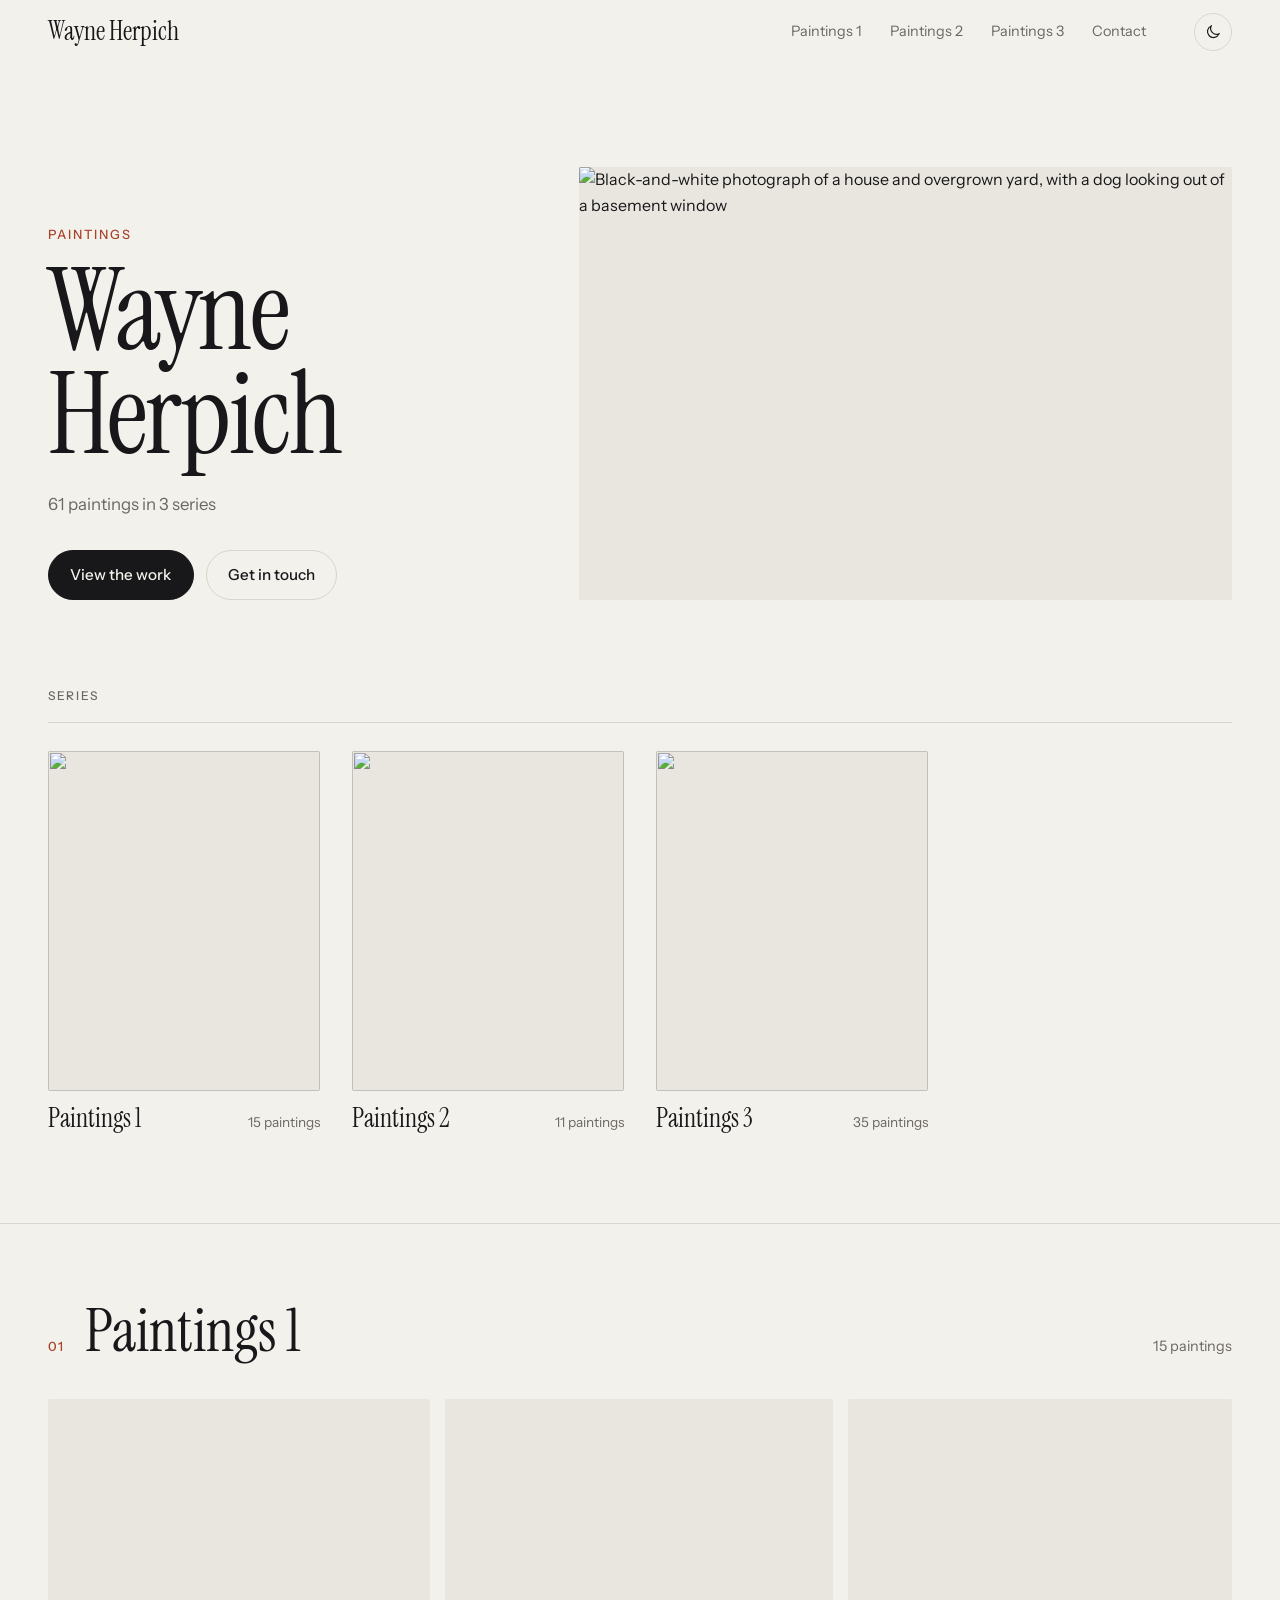
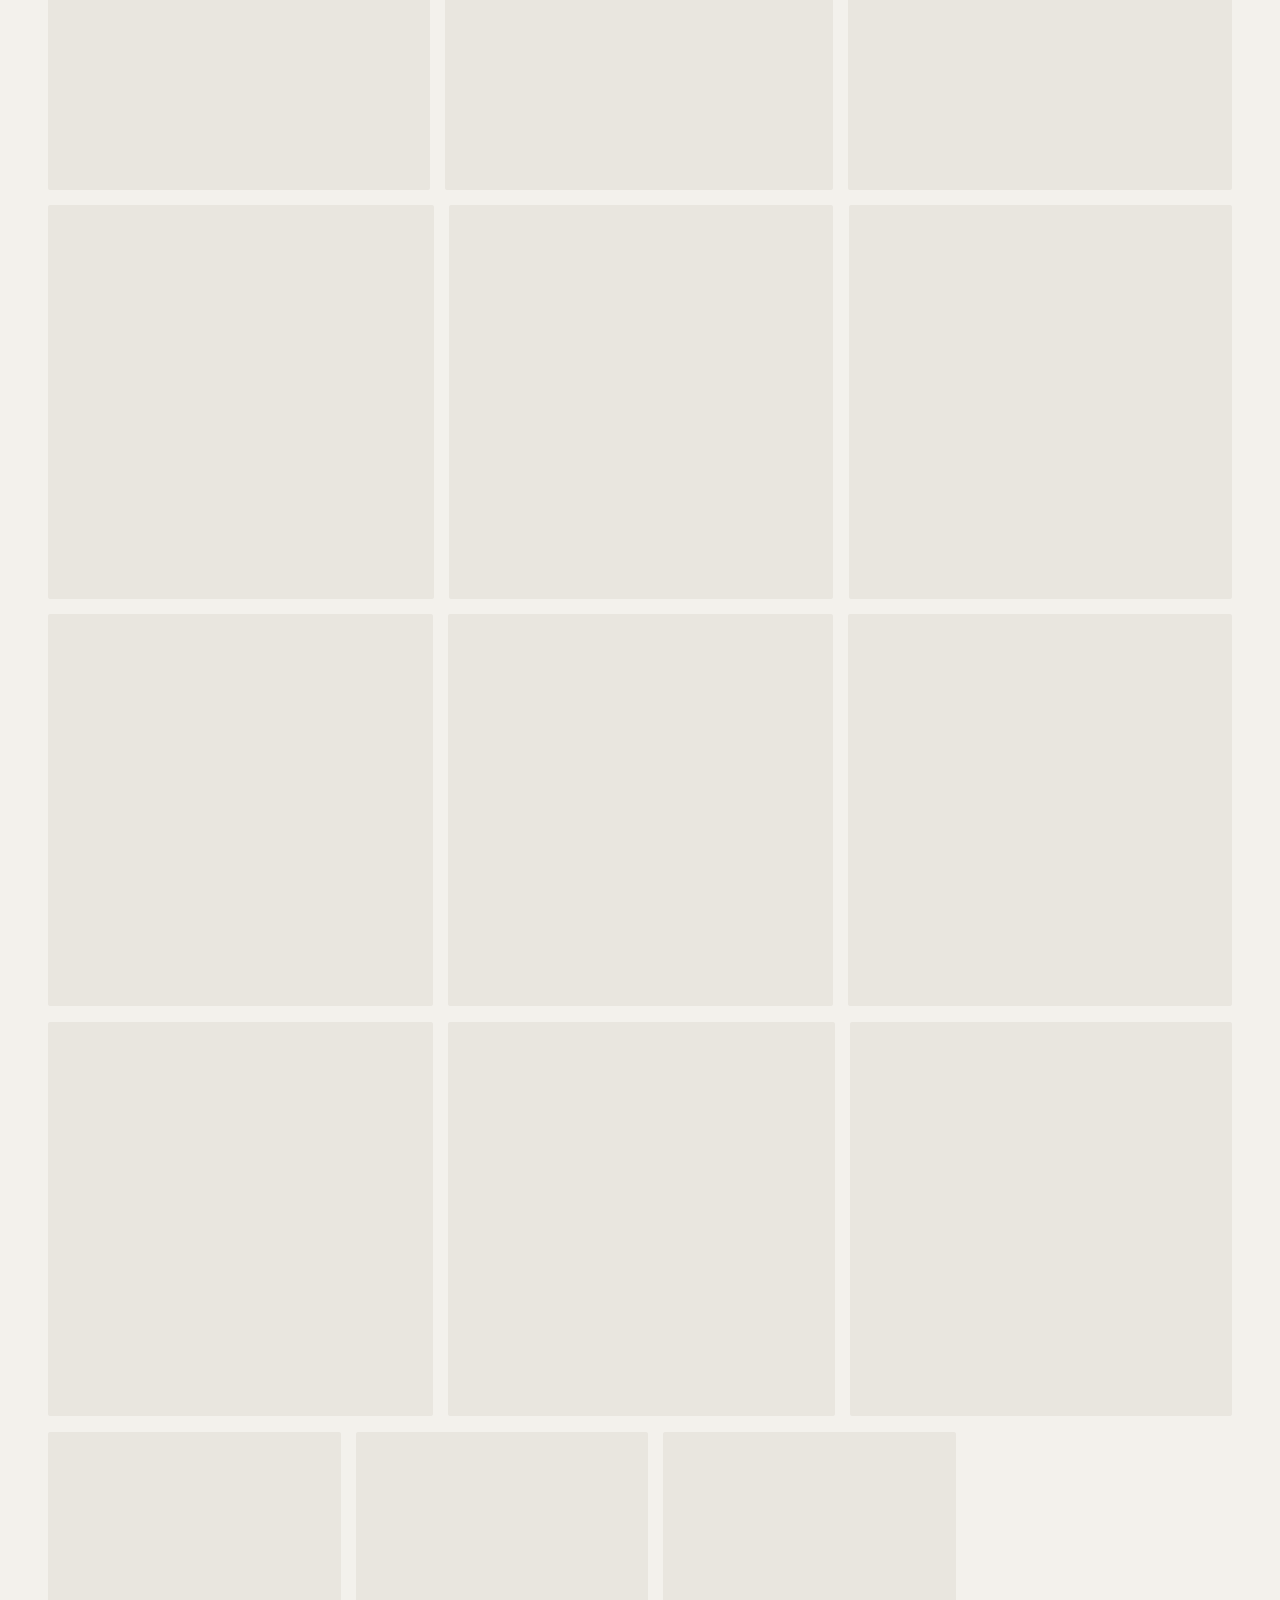
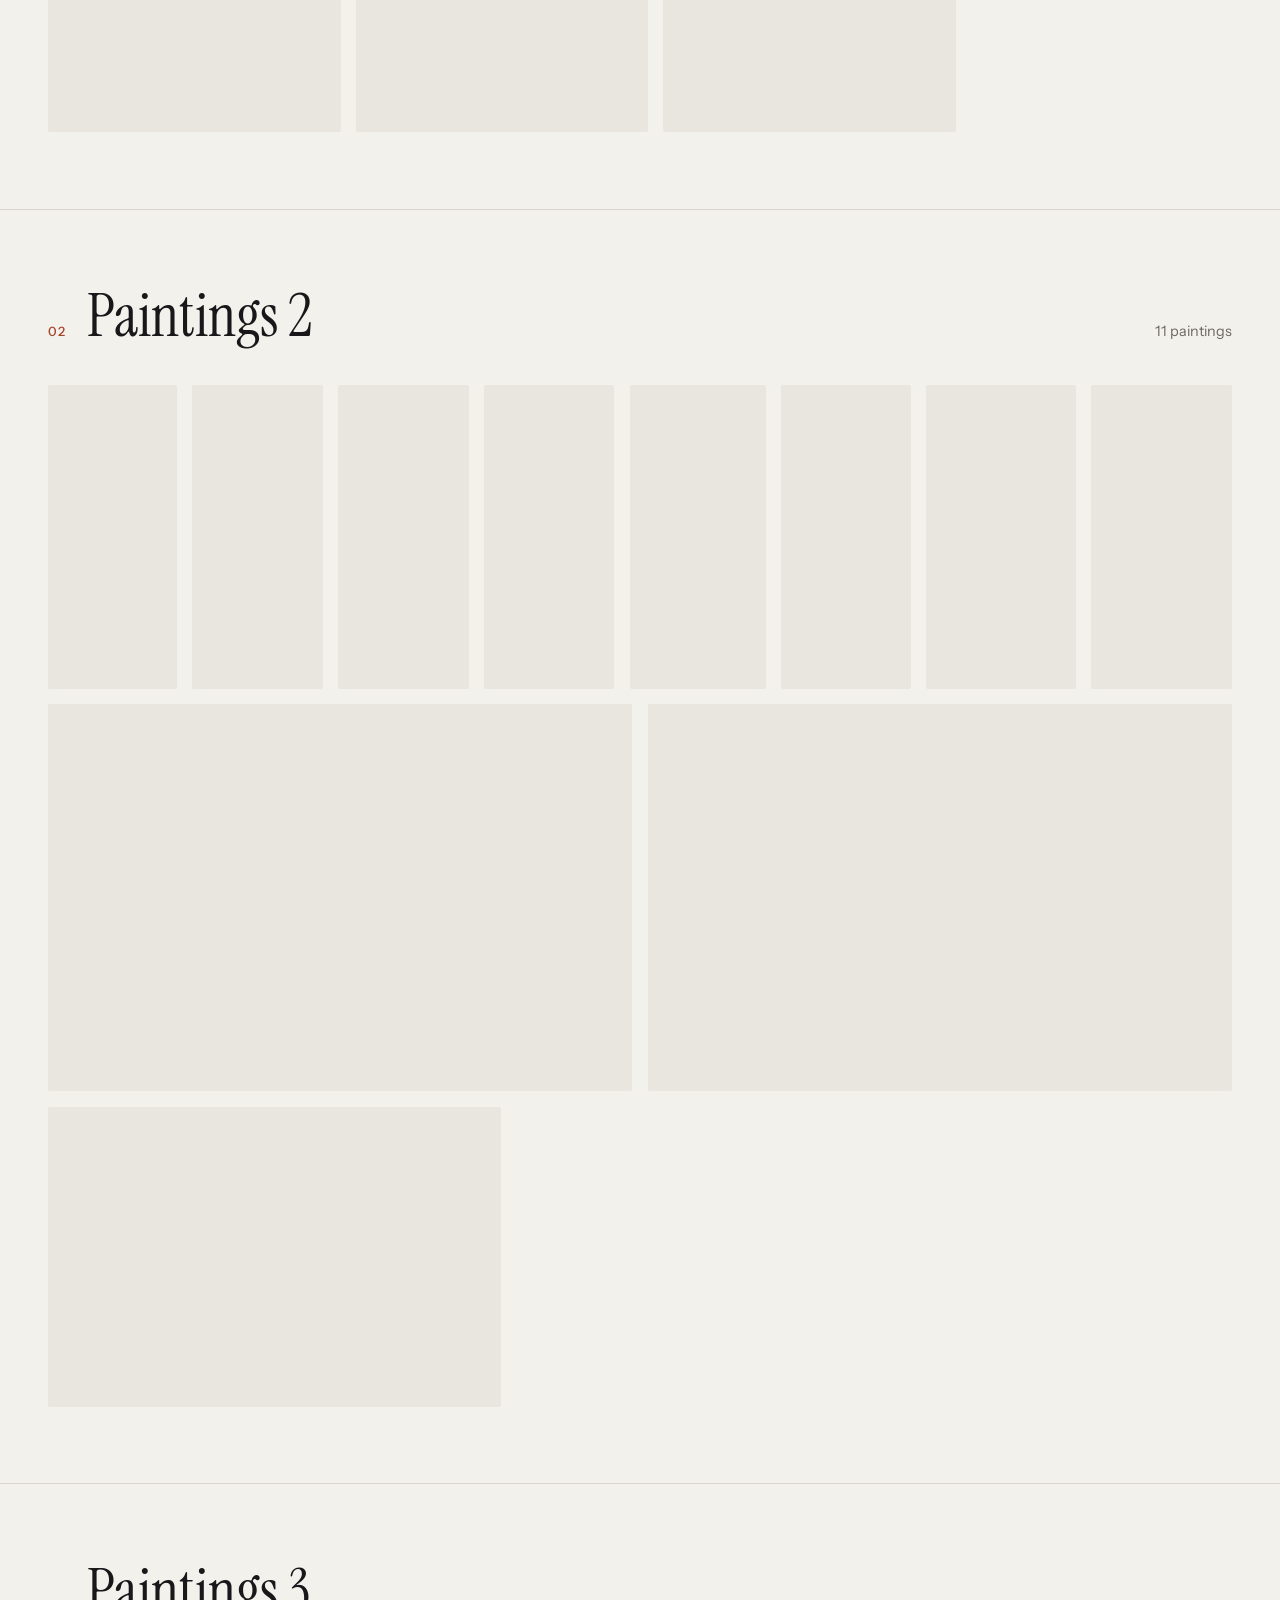
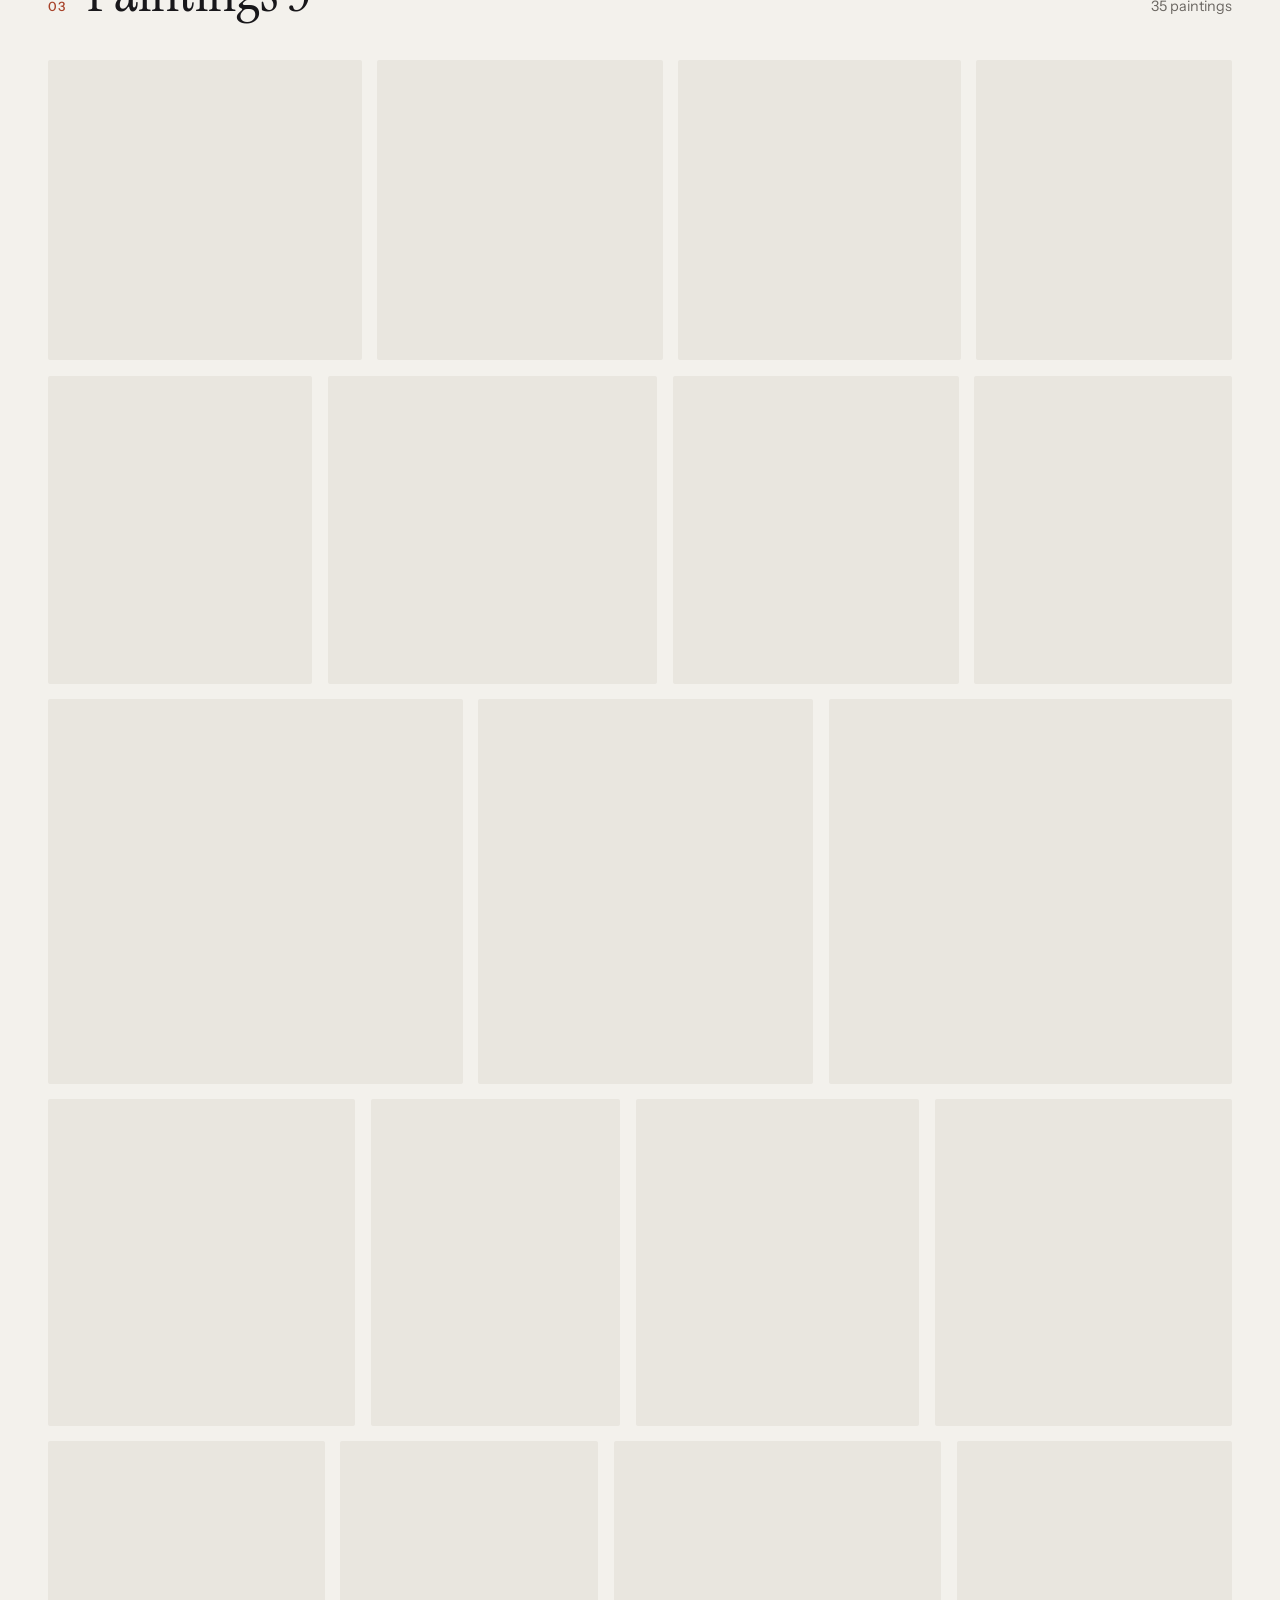
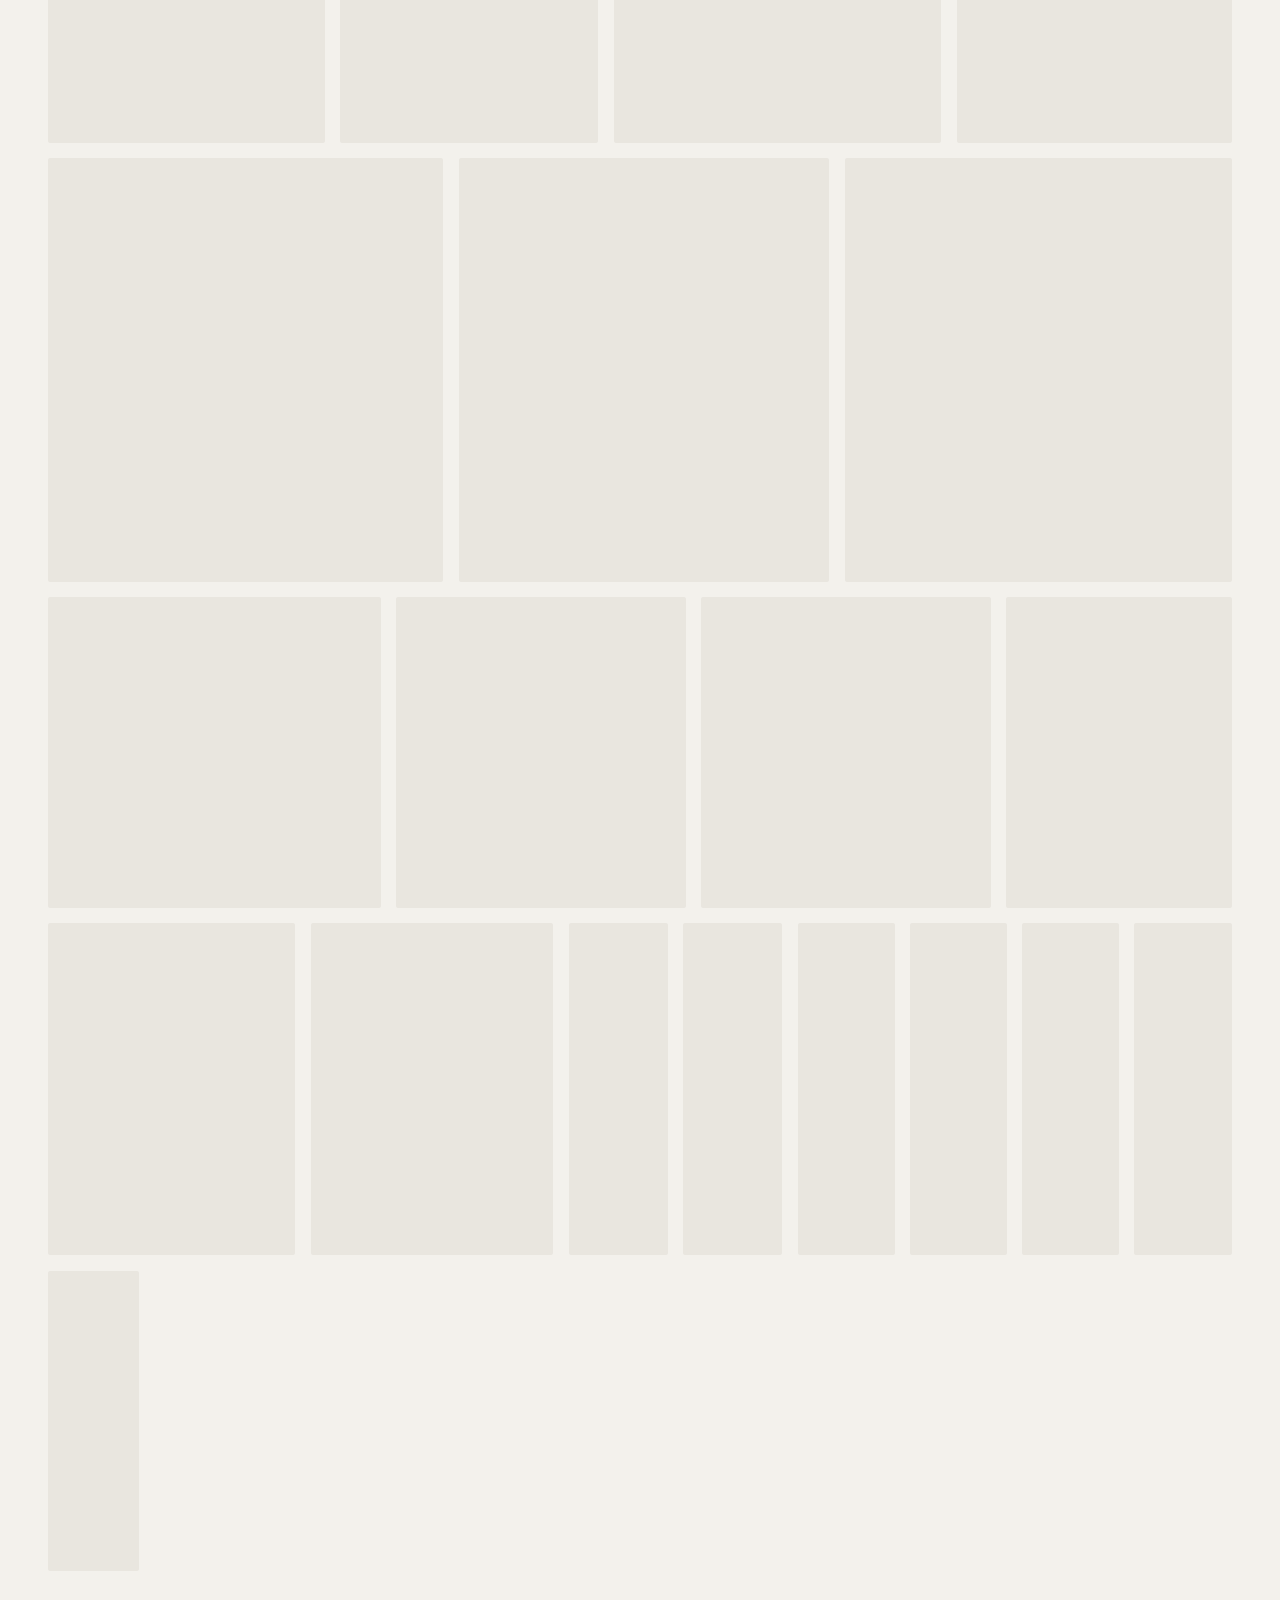
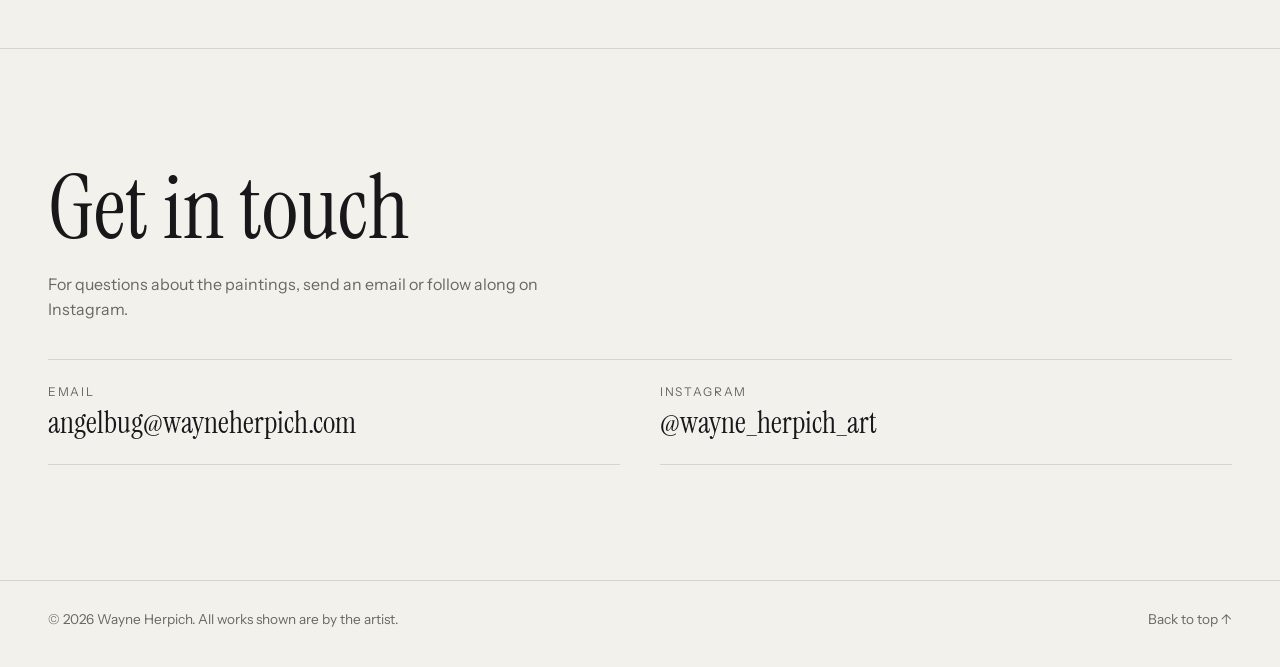
==== experiment01/index.html @ b1aa5955 "Add redesigned Wayne Herpich painting site to experiment01 Static site built from wayneherpich.com. " ====
<!DOCTYPE html>
<html lang="en">
<head>
  <meta charset="utf-8">
  <meta name="viewport" content="width=device-width, initial-scale=1">
  <title>Wayne Herpich — Paintings</title>
  <meta name="description" content="Paintings by Wayne Herpich.">
  <meta name="theme-color" content="#f3f1ec" media="(prefers-color-scheme: light)">
  <meta name="theme-color" content="#121211" media="(prefers-color-scheme: dark)">
  <meta property="og:type" content="website">
  <meta property="og:title" content="Wayne Herpich — Paintings">
  <meta property="og:description" content="Paintings by Wayne Herpich.">
  <meta property="og:image" content="https://wayneherpich.com/images/DSC_5943_0002.jpg">
  <link rel="icon" href="data:image/svg+xml,%3Csvg xmlns='http://www.w3.org/2000/svg' viewBox='0 0 64 64'%3E%3Crect width='64' height='64' rx='12' fill='%2318171a'/%3E%3Ctext x='32' y='45' font-family='Georgia,serif' font-size='36' font-style='italic' text-anchor='middle' fill='%23f3f1ec'%3EW%3C/text%3E%3C/svg%3E">
  <link rel="preconnect" href="https://fonts.googleapis.com">
  <link rel="preconnect" href="https://fonts.gstatic.com" crossorigin>
  <link href="https://fonts.googleapis.com/css2?family=Instrument+Sans:wght@400;500;600&family=Instrument+Serif:ital@0;1&display=swap" rel="stylesheet">
  <link rel="preconnect" href="https://wayneherpich.com">
  <link rel="stylesheet" href="styles.css">
  <script>
    // Apply a saved light/dark choice before first paint.
    try { var t = localStorage.getItem("wh-theme"); if (t) document.documentElement.dataset.theme = t; } catch (e) {}
  </script>
  <script src="content.js" defer></script>
  <script src="app.js" defer></script>
</head>
<body>
  <a class="skip" href="#main">Skip to content</a>

  <header class="site-header">
    <div class="wrap header-inner">
      <a class="wordmark" href="#top" data-artist-name>Wayne Herpich</a>
      <nav class="site-nav" aria-label="Main">
        <!-- Section links are added by app.js -->
        <a href="#contact" data-nav="contact">Contact</a>
      </nav>
      <button class="theme-toggle" type="button" aria-label="Switch between light and dark mode">
        <svg class="icon-sun" viewBox="0 0 24 24" aria-hidden="true"><circle cx="12" cy="12" r="4"/><path d="M12 2v2M12 20v2M4.9 4.9l1.4 1.4M17.7 17.7l1.4 1.4M2 12h2M20 12h2M4.9 19.1l1.4-1.4M17.7 6.3l1.4-1.4"/></svg>
        <svg class="icon-moon" viewBox="0 0 24 24" aria-hidden="true"><path d="M20 14.5A8 8 0 0 1 9.5 4a8 8 0 1 0 10.5 10.5z"/></svg>
      </button>
    </div>
  </header>

  <main id="main">
    <section class="hero" id="top">
      <div class="wrap hero-grid">
        <div class="hero-copy">
          <p class="eyebrow">Paintings</p>
          <h1 class="hero-name" data-artist-name>Wayne Herpich</h1>
          <p class="hero-meta" data-hero-meta></p>
          <div class="hero-actions">
            <a class="button" href="#work">View the work</a>
            <a class="button button-quiet" href="#contact">Get in touch</a>
          </div>
        </div>
        <figure class="hero-figure">
          <img data-hero-img alt="" fetchpriority="high">
        </figure>
      </div>
    </section>

    <section class="overview" id="work" aria-labelledby="overview-title">
      <div class="wrap">
        <h2 class="section-label" id="overview-title">Series</h2>
        <ol class="overview-list" data-overview></ol>
      </div>
    </section>

    <div data-sections></div>

    <noscript>
      <div class="wrap noscript">
        This site needs JavaScript to show the paintings. You can also see them at
        <a href="https://wayneherpich.com/">wayneherpich.com</a>.
      </div>
    </noscript>

    <section class="contact" id="contact" aria-labelledby="contact-title">
      <div class="wrap contact-inner">
        <h2 class="contact-title" id="contact-title">Get in touch</h2>
        <p class="contact-text">For questions about the paintings, send an email or follow along on Instagram.</p>
        <div class="contact-links">
          <a class="contact-link" data-email href="#">
            <span class="contact-kind">Email</span>
            <span class="contact-value" data-email-text></span>
          </a>
          <a class="contact-link" data-instagram href="#" target="_blank" rel="noopener">
            <span class="contact-kind">Instagram</span>
            <span class="contact-value" data-instagram-text></span>
          </a>
        </div>
      </div>
    </section>
  </main>

  <footer class="site-footer">
    <div class="wrap footer-inner">
      <p>© <span data-year></span> <span data-artist-name>Wayne Herpich</span>. All works shown are by the artist.</p>
      <a href="#top">Back to top ↑</a>
    </div>
  </footer>

  <dialog class="viewer" aria-label="Painting viewer">
    <div class="viewer-bar">
      <p class="viewer-count" aria-live="polite"></p>
      <button class="viewer-btn viewer-close" type="button" aria-label="Close">
        <svg viewBox="0 0 24 24" aria-hidden="true"><path d="M6 6l12 12M18 6L6 18"/></svg>
      </button>
    </div>
    <div class="viewer-stage">
      <button class="viewer-btn viewer-prev" type="button" aria-label="Previous painting">
        <svg viewBox="0 0 24 24" aria-hidden="true"><path d="M15 5l-7 7 7 7"/></svg>
      </button>
      <img class="viewer-img" alt="">
      <button class="viewer-btn viewer-next" type="button" aria-label="Next painting">
        <svg viewBox="0 0 24 24" aria-hidden="true"><path d="M9 5l7 7-7 7"/></svg>
      </button>
    </div>
    <p class="viewer-caption"></p>
  </dialog>
</body>
</html>
---- experiment01/styles.css ----
/* ==========================================================================
   Wayne Herpich — styles
   Design tokens first, then layout, then each part of the page.
   ========================================================================== */

:root {
  --bg: #f3f1ec;          /* gallery wall */
  --surface: #e9e6df;     /* image placeholders, quiet panels */
  --ink: #18171a;
  --muted: #6b6762;
  --line: #d9d5cc;
  --accent: #a8432a;
  --header-bg: rgba(243, 241, 236, 0.86);
  --viewer-bg: rgba(18, 18, 17, 0.97);

  --serif: "Instrument Serif", "Iowan Old Style", Georgia, serif;
  --sans: "Instrument Sans", system-ui, -apple-system, "Segoe UI", sans-serif;

  --wrap: 1360px;
  --gutter: clamp(16px, 4vw, 48px);
  --gap: clamp(8px, 1.2vw, 16px);
  --row-h: 300px;          /* target height of a row in the painting grids */
  --header-h: 64px;

  color-scheme: light;
}

@media (prefers-color-scheme: dark) {
  :root:not([data-theme="light"]) {
    --bg: #121211;
    --surface: #1d1c1b;
    --ink: #eeebe5;
    --muted: #9b968f;
    --line: #2c2a28;
    --accent: #e08a6c;
    --header-bg: rgba(18, 18, 17, 0.86);
    color-scheme: dark;
  }
}

:root[data-theme="dark"] {
  --bg: #121211;
  --surface: #1d1c1b;
  --ink: #eeebe5;
  --muted: #9b968f;
  --line: #2c2a28;
  --accent: #e08a6c;
  --header-bg: rgba(18, 18, 17, 0.86);
  color-scheme: dark;
}

@media (max-width: 900px) { :root { --row-h: 220px; } }
@media (max-width: 560px) { :root { --row-h: 150px; --header-h: 56px; } }

/* ---------- Base ---------- */

*, *::before, *::after { box-sizing: border-box; }

html {
  scroll-behavior: smooth;
  scroll-padding-top: calc(var(--header-h) + 12px);
  -webkit-text-size-adjust: 100%;
}
@media (prefers-reduced-motion: reduce) { html { scroll-behavior: auto; } }

body {
  margin: 0;
  background: var(--bg);
  color: var(--ink);
  font: 400 1rem/1.6 var(--sans);
  -webkit-font-smoothing: antialiased;
  overflow-x: hidden;
}

img { display: block; max-width: 100%; }
a { color: inherit; }
button { font: inherit; color: inherit; }
h1, h2, h3 { margin: 0; font-weight: 400; }

:focus-visible { outline: 2px solid var(--accent); outline-offset: 3px; }

.wrap {
  width: 100%;
  max-width: var(--wrap);
  margin: 0 auto;
  padding: 0 var(--gutter);
}

.skip {
  position: absolute;
  left: 12px;
  top: -60px;
  z-index: 100;
  padding: 8px 14px;
  background: var(--ink);
  color: var(--bg);
  border-radius: 6px;
}
.skip:focus { top: 12px; }

.section-label {
  font: 500 0.75rem/1 var(--sans);
  letter-spacing: 0.14em;
  text-transform: uppercase;
  color: var(--muted);
}

.button {
  display: inline-flex;
  align-items: center;
  gap: 0.5em;
  padding: 0.8em 1.4em;
  border-radius: 999px;
  background: var(--ink);
  color: var(--bg);
  font-weight: 500;
  font-size: 0.95rem;
  text-decoration: none;
  border: 1px solid var(--ink);
  transition: background 0.2s, color 0.2s;
}
.button:hover { background: transparent; color: var(--ink); }
.button-quiet { background: transparent; color: var(--ink); border-color: var(--line); }
.button-quiet:hover { border-color: var(--ink); }

/* ---------- Header ---------- */

.site-header {
  position: sticky;
  top: 0;
  z-index: 20;
  background: var(--header-bg);
  backdrop-filter: saturate(1.4) blur(14px);
  -webkit-backdrop-filter: saturate(1.4) blur(14px);
  border-bottom: 1px solid transparent;
  transition: border-color 0.2s;
}
.site-header.is-scrolled { border-bottom-color: var(--line); }

.header-inner {
  height: var(--header-h);
  display: flex;
  align-items: center;
  gap: 24px;
}

.wordmark {
  font: 400 1.6rem/1 var(--serif);
  text-decoration: none;
  white-space: nowrap;
  flex-shrink: 0;
}

.site-nav {
  display: flex;
  gap: 4px;
  margin-left: auto;
  overflow-x: auto;
  scrollbar-width: none;
  -webkit-mask-image: linear-gradient(to right, transparent 0, #000 12px, #000 calc(100% - 12px), transparent 100%);
          mask-image: linear-gradient(to right, transparent 0, #000 12px, #000 calc(100% - 12px), transparent 100%);
  padding: 0 12px;
}
.site-nav::-webkit-scrollbar { display: none; }

.site-nav a {
  padding: 6px 12px;
  border-radius: 999px;
  font-size: 0.9rem;
  color: var(--muted);
  text-decoration: none;
  white-space: nowrap;
  transition: color 0.2s, background 0.2s;
}
.site-nav a:hover { color: var(--ink); }
.site-nav a[aria-current="true"] { color: var(--ink); background: var(--surface); }

.theme-toggle {
  flex-shrink: 0;
  width: 38px;
  height: 38px;
  display: grid;
  place-items: center;
  border: 1px solid var(--line);
  border-radius: 50%;
  background: transparent;
  cursor: pointer;
}
.theme-toggle svg {
  width: 18px;
  height: 18px;
  fill: none;
  stroke: currentColor;
  stroke-width: 1.6;
  stroke-linecap: round;
}
.theme-toggle .icon-sun { display: none; }
:root[data-theme="dark"] .theme-toggle .icon-sun { display: block; }
:root[data-theme="dark"] .theme-toggle .icon-moon { display: none; }
@media (prefers-color-scheme: dark) {
  :root:not([data-theme="light"]) .theme-toggle .icon-sun { display: block; }
  :root:not([data-theme="light"]) .theme-toggle .icon-moon { display: none; }
}

@media (max-width: 560px) {
  .header-inner { gap: 8px; }
  .wordmark { font-size: 1.35rem; }
  .site-nav { padding: 0 8px; }
  .site-nav a { padding: 6px 8px; font-size: 0.85rem; }
  .theme-toggle { width: 34px; height: 34px; }
}

/* ---------- Hero ---------- */

.hero { padding: clamp(40px, 8vw, 112px) 0 clamp(48px, 7vw, 96px); }

.hero-grid {
  display: grid;
  grid-template-columns: minmax(0, 5fr) minmax(0, 7fr);
  gap: clamp(32px, 5vw, 80px);
  align-items: end;
}

.eyebrow {
  margin: 0 0 18px;
  font: 500 0.8rem/1 var(--sans);
  letter-spacing: 0.16em;
  text-transform: uppercase;
  color: var(--accent);
}

.hero-name {
  font-family: var(--serif);
  font-size: clamp(3.4rem, 9vw, 8.5rem);
  line-height: 0.9;
  letter-spacing: -0.02em;
}

.hero-meta {
  margin: 24px 0 32px;
  color: var(--muted);
  font-size: 1.05rem;
}

.hero-actions { display: flex; flex-wrap: wrap; gap: 12px; }

.hero-figure { margin: 0; }
.hero-figure img {
  width: 100%;
  height: auto;
  background: var(--surface);
  border-radius: 2px;
}

@media (max-width: 820px) {
  .hero-grid { grid-template-columns: 1fr; }
  .hero-figure { order: -1; }
}

/* ---------- Series overview ---------- */

.overview { padding-bottom: clamp(48px, 7vw, 96px); }
.overview .section-label { padding-bottom: 20px; border-bottom: 1px solid var(--line); }

.overview-list {
  list-style: none;
  margin: 0;
  padding: 28px 0 0;
  display: grid;
  grid-template-columns: repeat(auto-fill, minmax(260px, 1fr));
  gap: clamp(16px, 2.5vw, 32px);
}

.overview-card {
  display: block;
  text-decoration: none;
}
.overview-cover {
  aspect-ratio: 4 / 5;
  overflow: hidden;
  background: var(--surface);
  border-radius: 2px;
}
.overview-cover img {
  width: 100%;
  height: 100%;
  object-fit: cover;
  transition: transform 0.6s cubic-bezier(.2,.7,.2,1);
}
.overview-card:hover .overview-cover img { transform: scale(1.04); }

.overview-text {
  display: flex;
  align-items: baseline;
  justify-content: space-between;
  gap: 12px;
  padding-top: 14px;
}
.overview-title { font: 400 1.6rem/1.1 var(--serif); }
.overview-count { color: var(--muted); font-size: 0.85rem; white-space: nowrap; }

@media (max-width: 560px) {
  .overview-list { grid-template-columns: repeat(2, minmax(0, 1fr)); }
  .overview-title { font-size: 1.25rem; }
  .overview-text { flex-direction: column; gap: 2px; }
}

/* ---------- Painting sections ---------- */

.series { padding: clamp(48px, 6vw, 88px) 0; border-top: 1px solid var(--line); }

.series-head {
  display: grid;
  grid-template-columns: auto 1fr auto;
  align-items: baseline;
  gap: 8px 20px;
  margin-bottom: clamp(24px, 3vw, 40px);
}
.series-num {
  font: 500 0.8rem/1 var(--sans);
  letter-spacing: 0.1em;
  color: var(--accent);
}
.series-title {
  font-family: var(--serif);
  font-size: clamp(2.2rem, 5vw, 3.75rem);
  line-height: 1;
}
.series-count { color: var(--muted); font-size: 0.9rem; }
.series-desc {
  grid-column: 2 / -1;
  max-width: 62ch;
  margin: 8px 0 0;
  color: var(--muted);
}

@media (max-width: 560px) {
  .series-head { grid-template-columns: 1fr auto; }
  .series-num { grid-column: 1 / -1; }
  .series-desc { grid-column: 1 / -1; }
}

/*
 * Justified grid: every tile in a row ends up the same height, widths follow
 * each painting's proportions, and the order of the paintings is kept.
 * app.js sets --ratio (width / height) on each tile.
 */
.grid {
  display: flex;
  flex-wrap: wrap;
  gap: var(--gap);
}
.grid::after {
  content: "";
  flex-grow: 1e6;  /* stops the last row from stretching */
}

.tile {
  --ratio: 1;
  position: relative;
  flex-grow: calc(var(--ratio) * 100);
  flex-basis: calc(var(--ratio) * var(--row-h));
  min-width: 0;
  padding: 0;
  border: 0;
  background: var(--surface);
  cursor: zoom-in;
  overflow: hidden;
  border-radius: 2px;
}
.tile::before {
  content: "";
  display: block;
  padding-bottom: calc(100% / var(--ratio));
}
.tile img {
  position: absolute;
  inset: 0;
  width: 100%;
  height: 100%;
  object-fit: cover;
  opacity: 0;
  transition: opacity 0.5s ease, transform 0.6s cubic-bezier(.2,.7,.2,1);
}
.tile img.is-loaded { opacity: 1; }
.tile:hover img { transform: scale(1.03); }
.tile:focus-visible { outline-offset: 2px; }

.noscript { padding: 48px var(--gutter); color: var(--muted); }

/* ---------- Contact ---------- */

.contact {
  padding: clamp(64px, 9vw, 128px) 0;
  border-top: 1px solid var(--line);
}
.contact-title {
  font-family: var(--serif);
  font-size: clamp(2.6rem, 7vw, 5.5rem);
  line-height: 1;
}
.contact-text { margin: 20px 0 36px; max-width: 48ch; color: var(--muted); }

.contact-links {
  display: grid;
  grid-template-columns: repeat(auto-fit, minmax(260px, 1fr));
  border-top: 1px solid var(--line);
}
.contact-link {
  display: flex;
  flex-direction: column;
  gap: 4px;
  padding: 22px 0;
  border-bottom: 1px solid var(--line);
  text-decoration: none;
}
.contact-kind {
  font-size: 0.75rem;
  letter-spacing: 0.14em;
  text-transform: uppercase;
  color: var(--muted);
}
.contact-value {
  font: 400 clamp(1.3rem, 2.6vw, 1.9rem)/1.2 var(--serif);
  overflow-wrap: anywhere;
  transition: color 0.2s;
}
.contact-link:hover .contact-value { color: var(--accent); }

@media (min-width: 600px) {
  .contact-links { column-gap: 40px; }
}

/* ---------- Footer ---------- */

.site-footer { border-top: 1px solid var(--line); }
.footer-inner {
  display: flex;
  flex-wrap: wrap;
  justify-content: space-between;
  gap: 12px;
  padding-top: 28px;
  padding-bottom: 36px;
  font-size: 0.85rem;
  color: var(--muted);
}
.footer-inner p { margin: 0; }
.footer-inner a { text-decoration: none; }
.footer-inner a:hover { color: var(--ink); }

/* ---------- Full-screen viewer ---------- */

.viewer {
  width: 100%;
  height: 100%;
  max-width: none;
  max-height: none;
  margin: 0;
  padding: 0;
  border: 0;
  background: var(--viewer-bg);
  color: #eeebe5;
  overflow: hidden;
}
.viewer[open] {
  display: grid;
  grid-template-rows: auto minmax(0, 1fr) auto;
  animation: viewer-in 0.25s ease;
}
.viewer::backdrop { background: transparent; }
@keyframes viewer-in { from { opacity: 0; } to { opacity: 1; } }
@media (prefers-reduced-motion: reduce) { .viewer[open] { animation: none; } }

.viewer-bar {
  display: flex;
  align-items: center;
  justify-content: space-between;
  padding: 12px var(--gutter);
}
.viewer-count {
  margin: 0;
  font-size: 0.85rem;
  letter-spacing: 0.04em;
  color: #a8a39c;
}

.viewer-stage {
  position: relative;
  display: flex;
  align-items: center;
  justify-content: center;
  min-height: 0;
  padding: 0 clamp(8px, 7vw, 96px);
  touch-action: pan-y;
}
.viewer-img {
  max-width: 100%;
  max-height: 100%;
  width: auto;
  height: auto;
  object-fit: contain;
  user-select: none;
  -webkit-user-drag: none;
  transition: opacity 0.2s;
}
.viewer-img.is-loading { opacity: 0.25; }

.viewer-caption {
  min-height: 1.6em;
  margin: 0;
  padding: 14px var(--gutter) max(18px, env(safe-area-inset-bottom));
  text-align: center;
  font-size: 0.9rem;
  color: #c9c4bc;
}
.viewer-caption em { font: italic 400 1.15rem/1 var(--serif); color: #eeebe5; }

.viewer-btn {
  display: grid;
  place-items: center;
  width: 44px;
  height: 44px;
  border: 0;
  border-radius: 50%;
  background: rgba(255, 255, 255, 0.08);
  color: #eeebe5;
  cursor: pointer;
  transition: background 0.2s;
}
.viewer-btn:hover { background: rgba(255, 255, 255, 0.18); }
.viewer-btn svg {
  width: 22px;
  height: 22px;
  fill: none;
  stroke: currentColor;
  stroke-width: 1.7;
  stroke-linecap: round;
  stroke-linejoin: round;
}
.viewer-prev, .viewer-next {
  position: absolute;
  top: 50%;
  transform: translateY(-50%);
}
.viewer-prev { left: clamp(8px, 2vw, 28px); }
.viewer-next { right: clamp(8px, 2vw, 28px); }

@media (max-width: 560px) {
  .viewer-prev, .viewer-next {
    top: auto;
    bottom: 8px;
    transform: none;
    background: rgba(0, 0, 0, 0.45);
  }
}
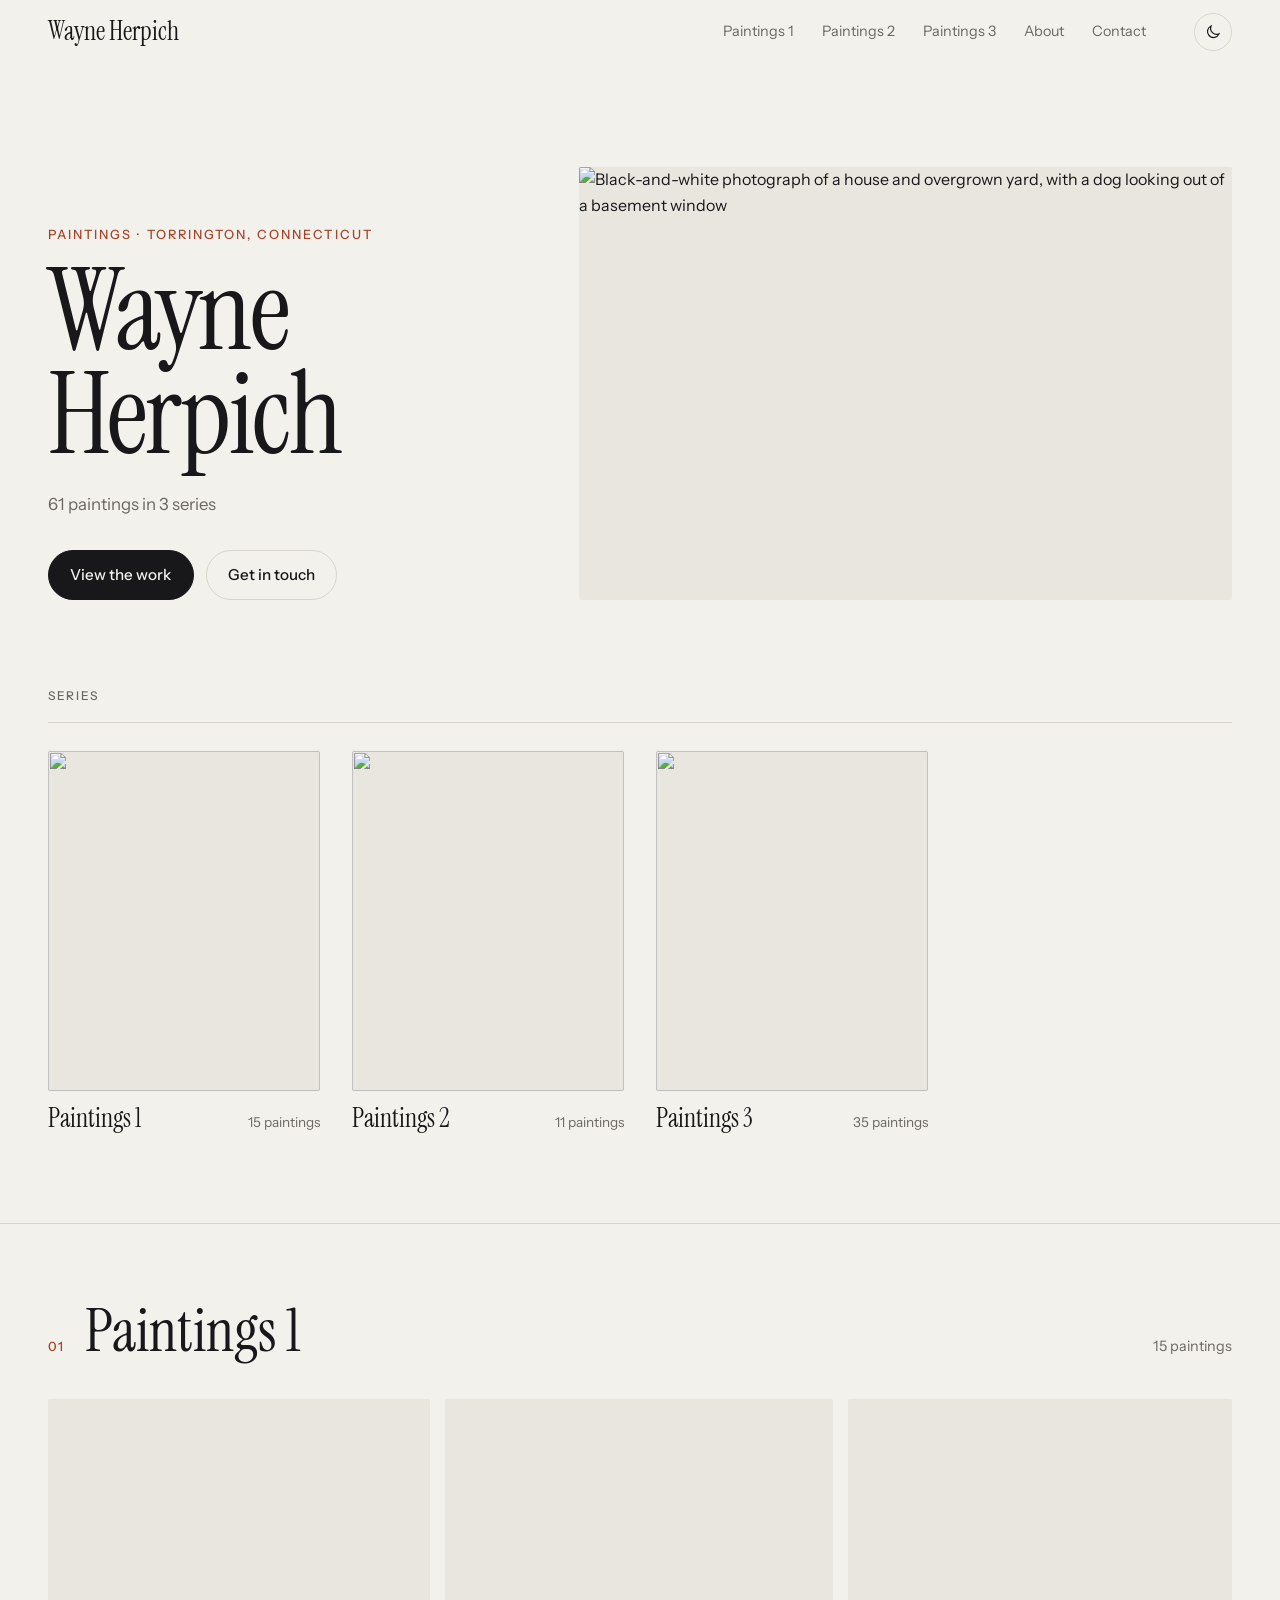
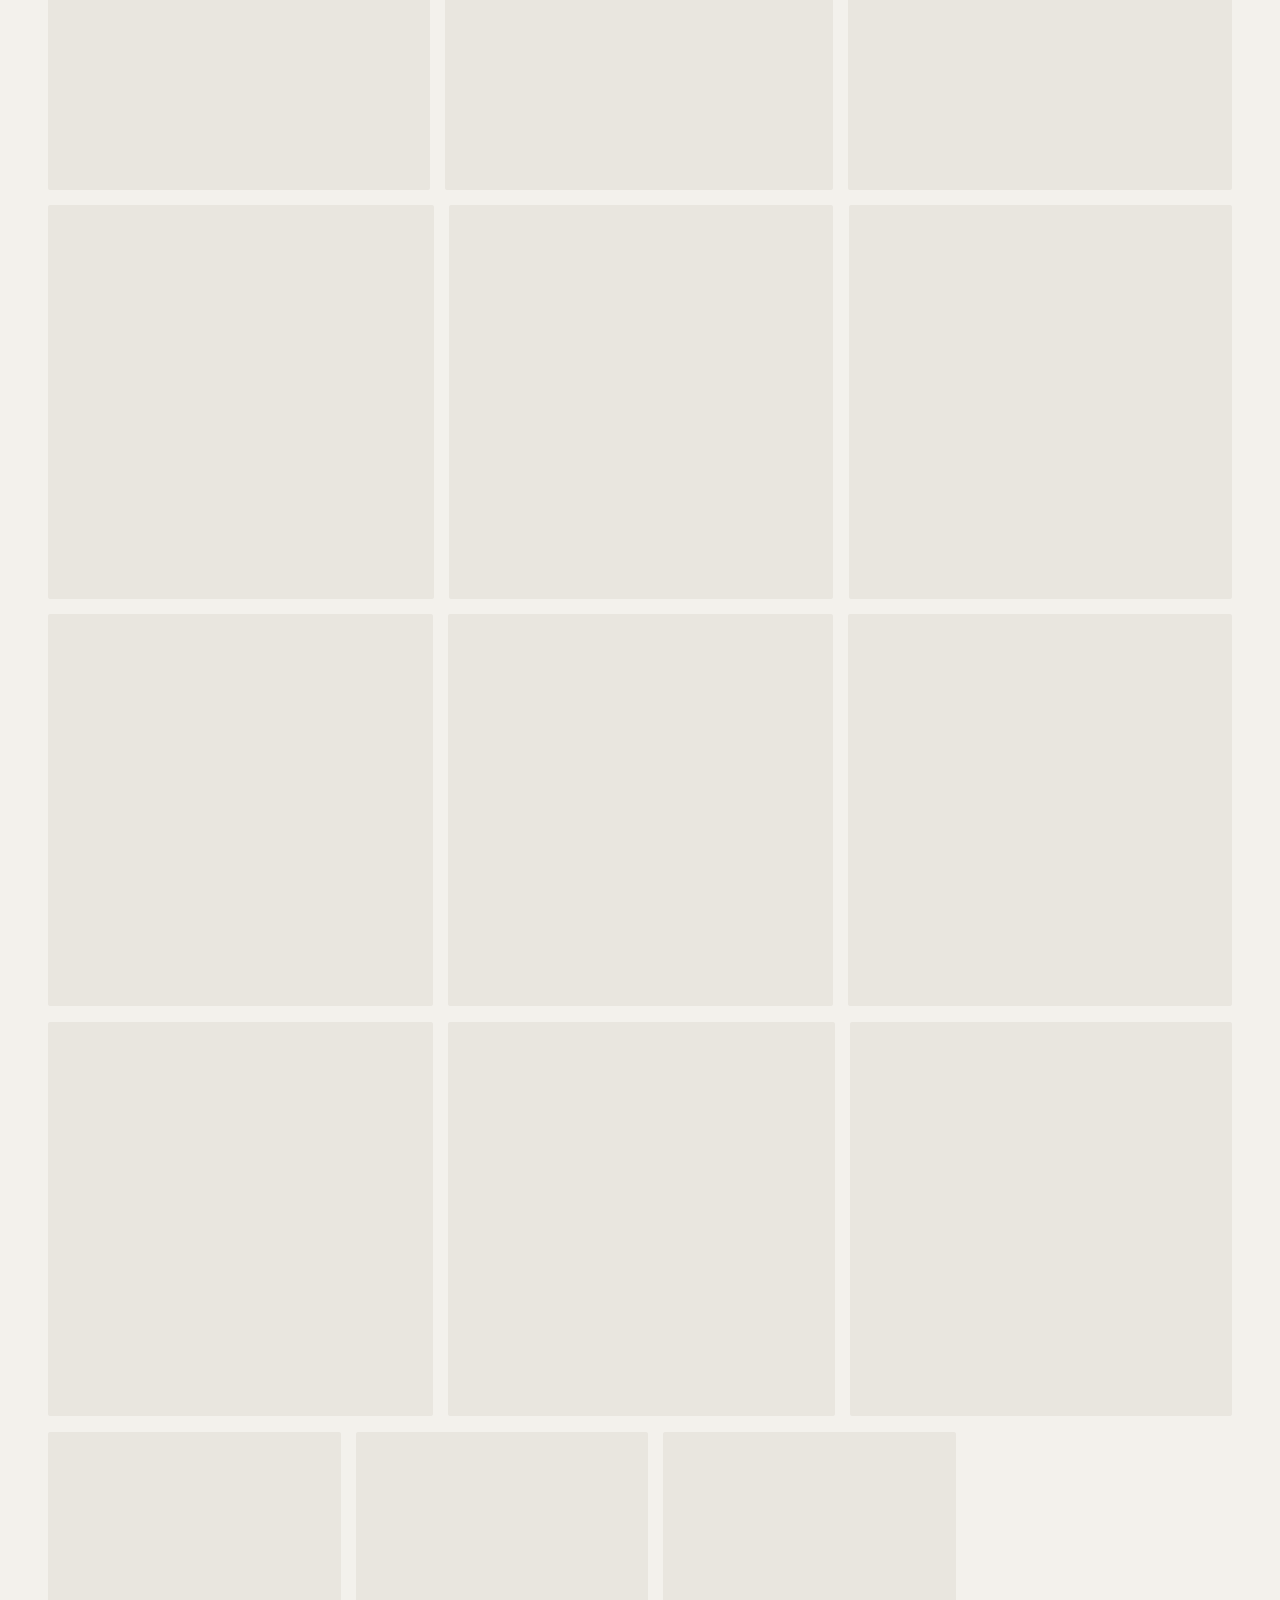
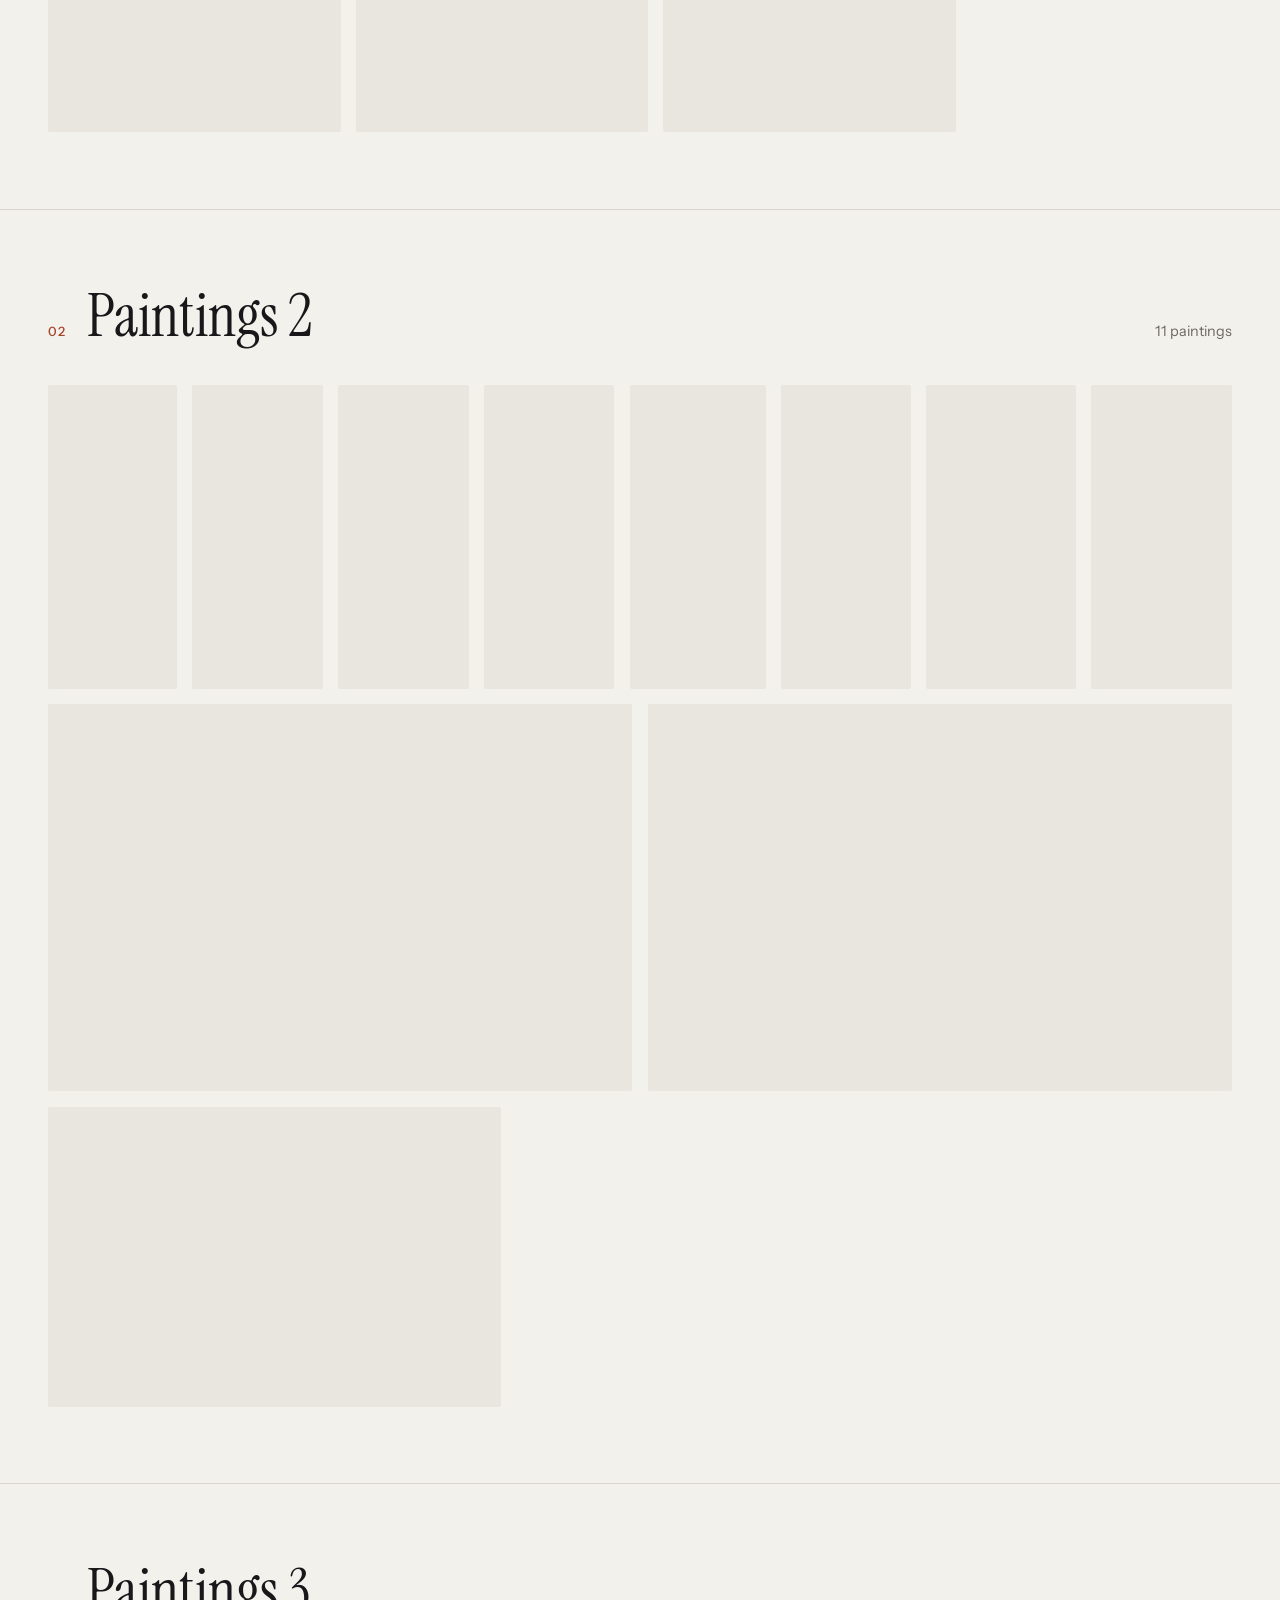
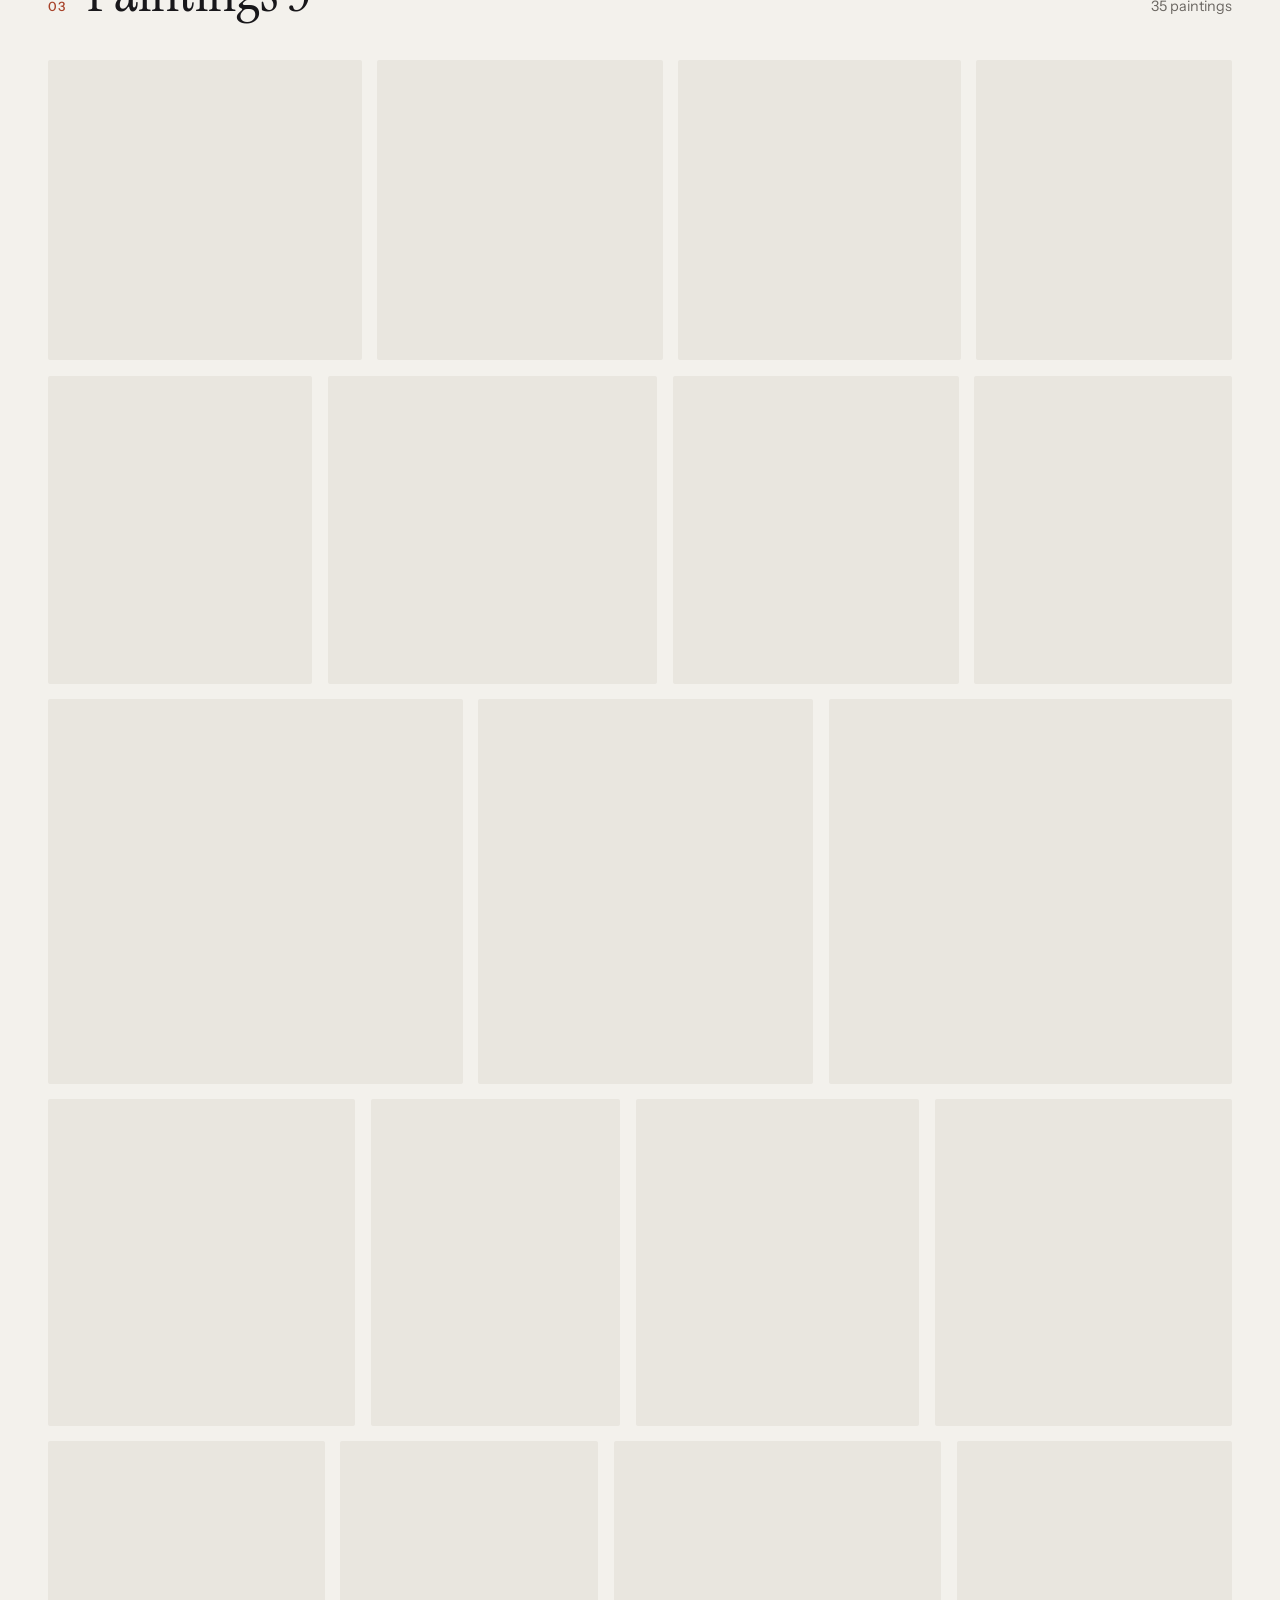
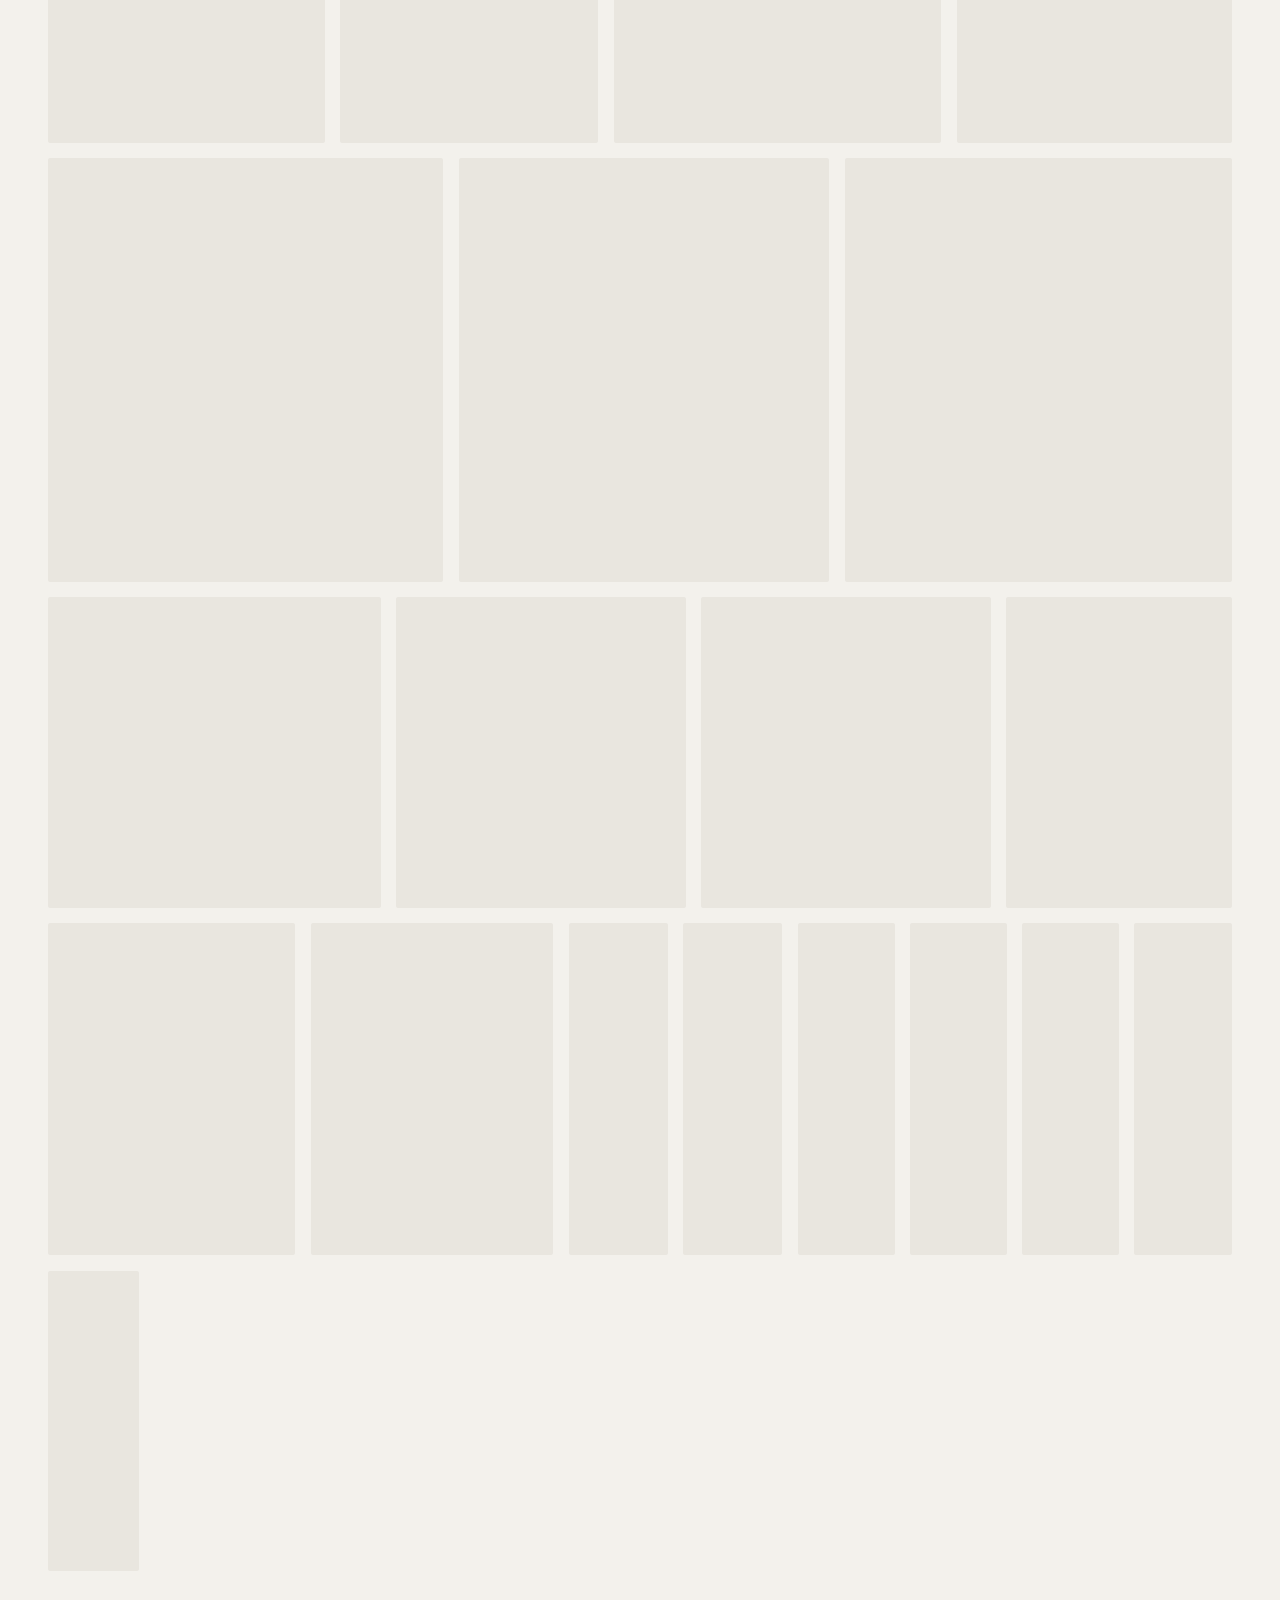
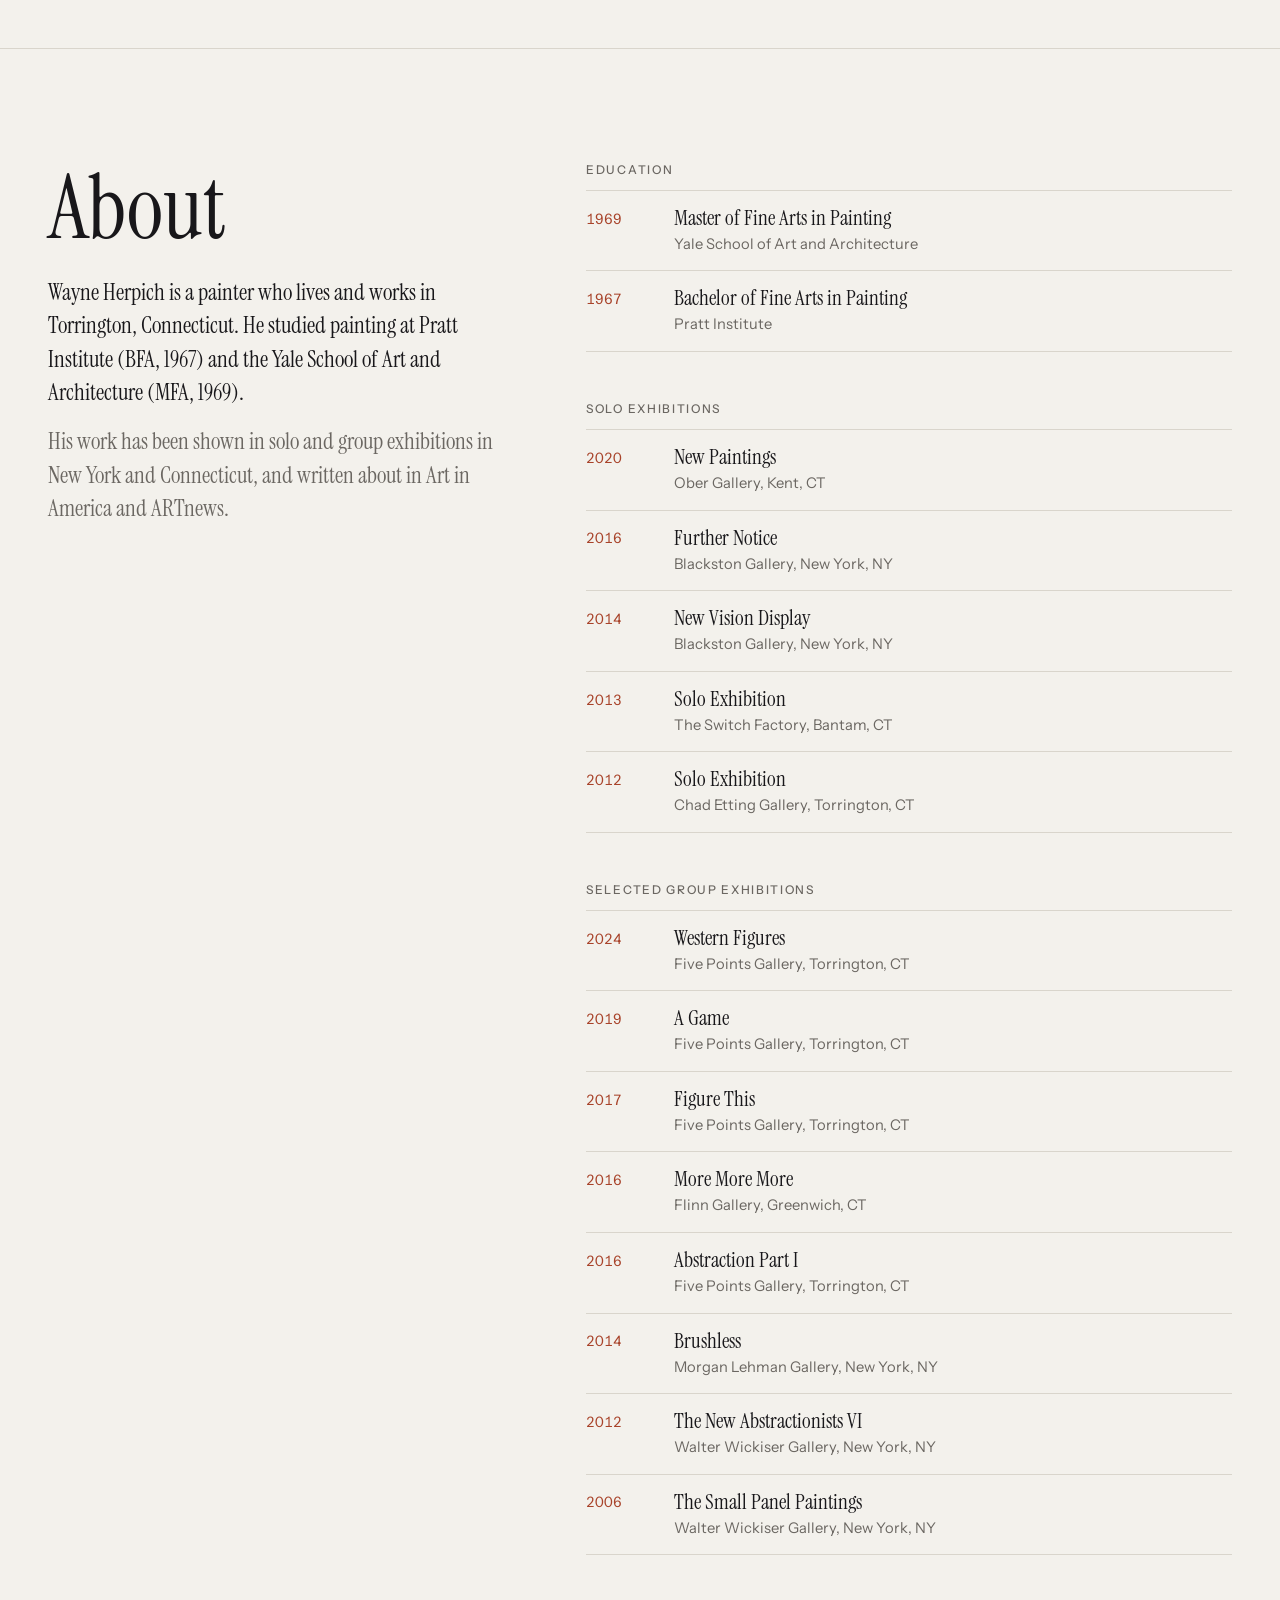
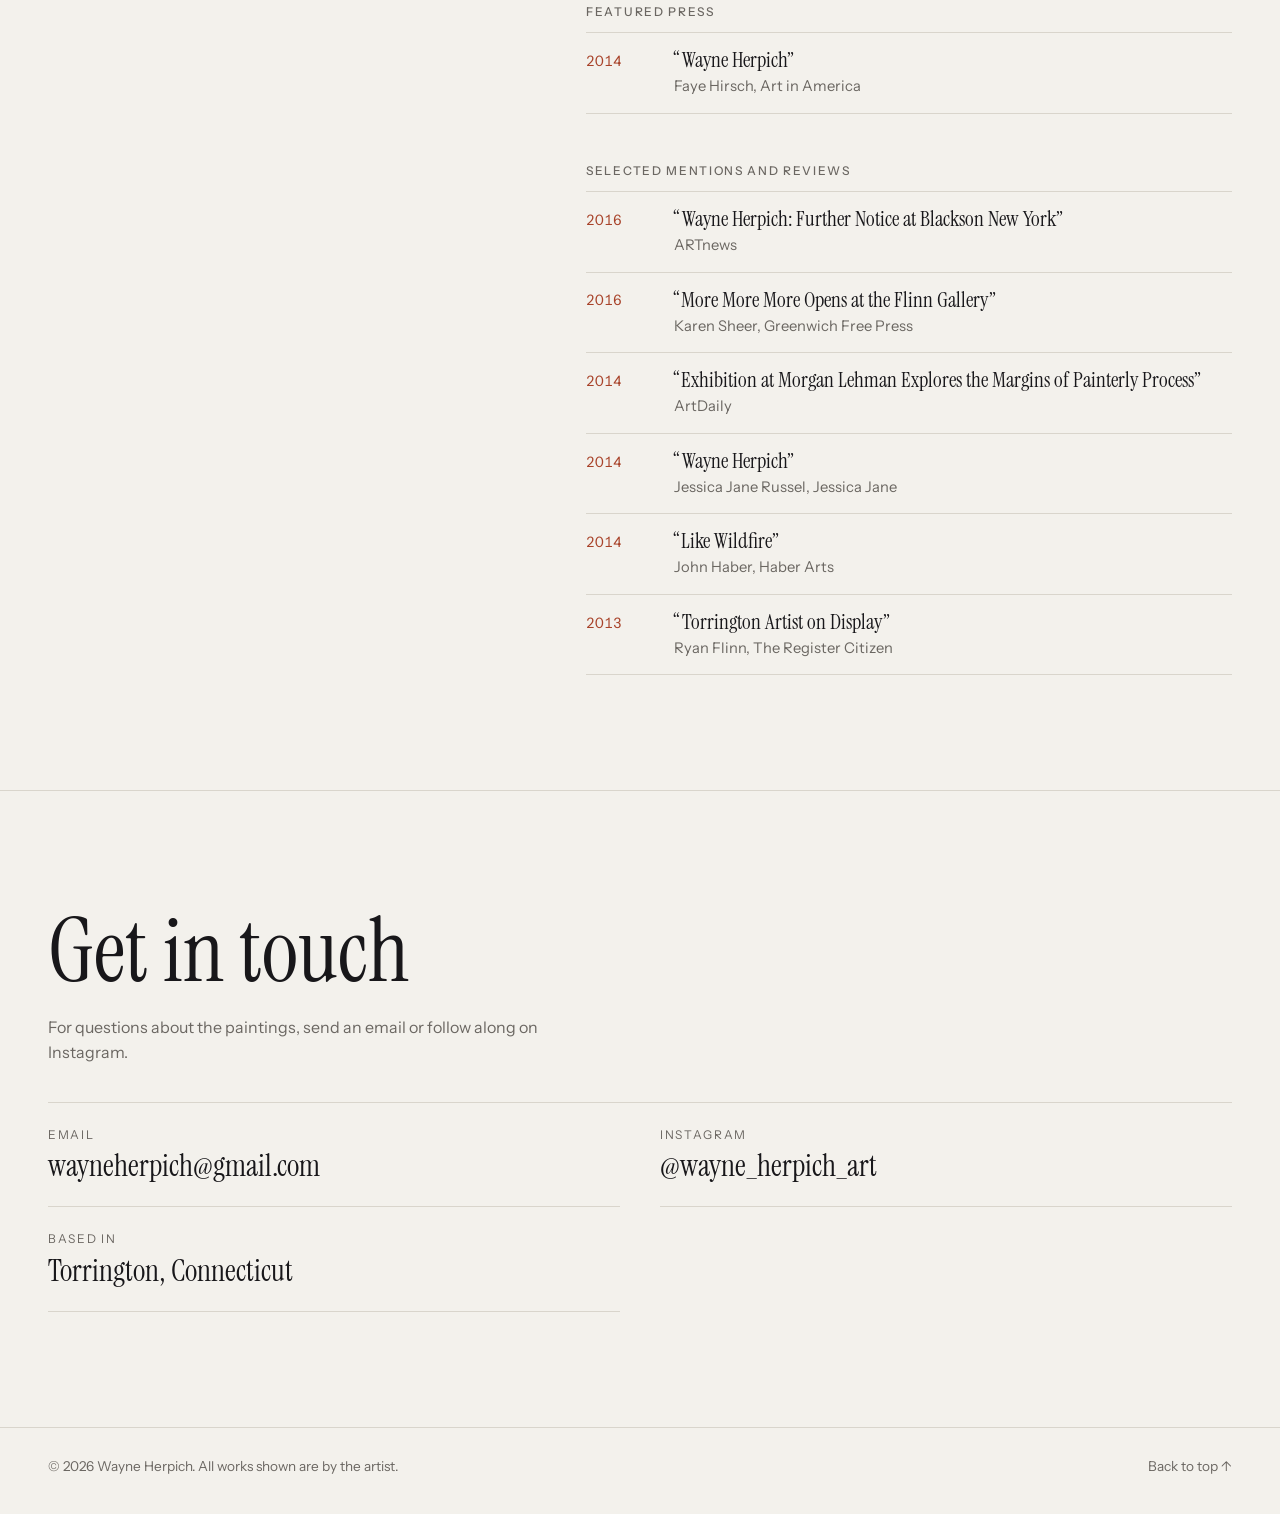
==== commit 08698bf1: "Add About section with bio and CV to experiment01 Education, exhibitions and press from the artist's" ====
--- a/experiment01/index.html
+++ b/experiment01/index.html
@@ -4,7 +4,7 @@
   <meta charset="utf-8">
   <meta name="viewport" content="width=device-width, initial-scale=1">
   <title>Wayne Herpich — Paintings</title>
-  <meta name="description" content="Paintings by Wayne Herpich.">
+  <meta name="description" content="Paintings by Wayne Herpich, a painter based in Torrington, Connecticut.">
   <meta name="theme-color" content="#f3f1ec" media="(prefers-color-scheme: light)">
   <meta name="theme-color" content="#121211" media="(prefers-color-scheme: dark)">
   <meta property="og:type" content="website">
@@ -32,6 +32,7 @@
       <a class="wordmark" href="#top" data-artist-name>Wayne Herpich</a>
       <nav class="site-nav" aria-label="Main">
         <!-- Section links are added by app.js -->
+        <a href="#about" data-nav="about">About</a>
         <a href="#contact" data-nav="contact">Contact</a>
       </nav>
       <button class="theme-toggle" type="button" aria-label="Switch between light and dark mode">
@@ -45,7 +46,7 @@
     <section class="hero" id="top">
       <div class="wrap hero-grid">
         <div class="hero-copy">
-          <p class="eyebrow">Paintings</p>
+          <p class="eyebrow">Paintings<span data-location-sep> · </span><span data-location></span></p>
           <h1 class="hero-name" data-artist-name>Wayne Herpich</h1>
           <p class="hero-meta" data-hero-meta></p>
           <div class="hero-actions">
@@ -75,6 +76,16 @@
       </div>
     </noscript>
 
+    <section class="about" id="about" aria-labelledby="about-title">
+      <div class="wrap about-grid">
+        <div class="about-intro">
+          <h2 class="about-title" id="about-title">About</h2>
+          <div class="about-bio" data-bio></div>
+        </div>
+        <div class="cv" data-cv></div>
+      </div>
+    </section>
+
     <section class="contact" id="contact" aria-labelledby="contact-title">
       <div class="wrap contact-inner">
         <h2 class="contact-title" id="contact-title">Get in touch</h2>
@@ -84,10 +95,18 @@
             <span class="contact-kind">Email</span>
             <span class="contact-value" data-email-text></span>
           </a>
+          <a class="contact-link" data-phone href="#">
+            <span class="contact-kind">Phone</span>
+            <span class="contact-value" data-phone-text></span>
+          </a>
           <a class="contact-link" data-instagram href="#" target="_blank" rel="noopener">
             <span class="contact-kind">Instagram</span>
             <span class="contact-value" data-instagram-text></span>
           </a>
+          <div class="contact-link" data-studio>
+            <span class="contact-kind">Based in</span>
+            <span class="contact-value" data-studio-text></span>
+          </div>
         </div>
       </div>
     </section>
--- a/experiment01/styles.css
+++ b/experiment01/styles.css
@@ -388,6 +388,77 @@
 
 .noscript { padding: 48px var(--gutter); color: var(--muted); }
 
+/* ---------- About and CV ---------- */
+
+.about {
+  padding: clamp(64px, 9vw, 128px) 0;
+  border-top: 1px solid var(--line);
+}
+
+.about-grid {
+  display: grid;
+  grid-template-columns: minmax(0, 5fr) minmax(0, 7fr);
+  gap: clamp(40px, 6vw, 96px);
+  align-items: start;
+}
+
+.about-intro {
+  position: sticky;
+  top: calc(var(--header-h) + 32px);
+}
+.about-title {
+  font-family: var(--serif);
+  font-size: clamp(2.6rem, 7vw, 5.5rem);
+  line-height: 1;
+}
+.about-bio p {
+  margin: 24px 0 0;
+  max-width: 44ch;
+  font: 400 clamp(1.2rem, 1.8vw, 1.45rem)/1.45 var(--serif);
+}
+.about-bio p + p { margin-top: 16px; color: var(--muted); }
+
+.cv { display: grid; gap: clamp(36px, 4vw, 52px); }
+
+.cv-heading {
+  padding-bottom: 14px;
+  border-bottom: 1px solid var(--line);
+  font: 500 0.75rem/1 var(--sans);
+  letter-spacing: 0.14em;
+  text-transform: uppercase;
+  color: var(--muted);
+}
+
+.cv-list { list-style: none; margin: 0; padding: 0; }
+
+.cv-item {
+  display: grid;
+  grid-template-columns: 4.5rem minmax(0, 1fr);
+  gap: 16px;
+  padding: 14px 0;
+  border-bottom: 1px solid var(--line);
+}
+.cv-year {
+  font-variant-numeric: tabular-nums;
+  color: var(--accent);
+  font-size: 0.9rem;
+  padding-top: 0.2em;
+}
+.cv-text { display: flex; flex-direction: column; gap: 2px; }
+.cv-title { font: 400 1.3rem/1.25 var(--serif); }
+.cv-title a { text-decoration-color: var(--line); text-underline-offset: 3px; }
+.cv-title a:hover { color: var(--accent); }
+.cv-detail { color: var(--muted); font-size: 0.92rem; }
+
+@media (max-width: 820px) {
+  .about-grid { grid-template-columns: 1fr; }
+  .about-intro { position: static; }
+}
+@media (max-width: 560px) {
+  .cv-item { grid-template-columns: 3.25rem minmax(0, 1fr); gap: 12px; }
+  .cv-title { font-size: 1.15rem; }
+}
+
 /* ---------- Contact ---------- */
 
 .contact {
@@ -403,7 +474,7 @@
 
 .contact-links {
   display: grid;
-  grid-template-columns: repeat(auto-fit, minmax(260px, 1fr));
+  grid-template-columns: 1fr;
   border-top: 1px solid var(--line);
 }
 .contact-link {
@@ -427,9 +498,10 @@
 }
 .contact-link:hover .contact-value { color: var(--accent); }
 
-@media (min-width: 600px) {
-  .contact-links { column-gap: 40px; }
-}
+@media (min-width: 700px) {
+  .contact-links { grid-template-columns: repeat(2, minmax(0, 1fr)); column-gap: 40px; }
+}
+div.contact-link:hover .contact-value { color: inherit; }
 
 /* ---------- Footer ---------- */
 
